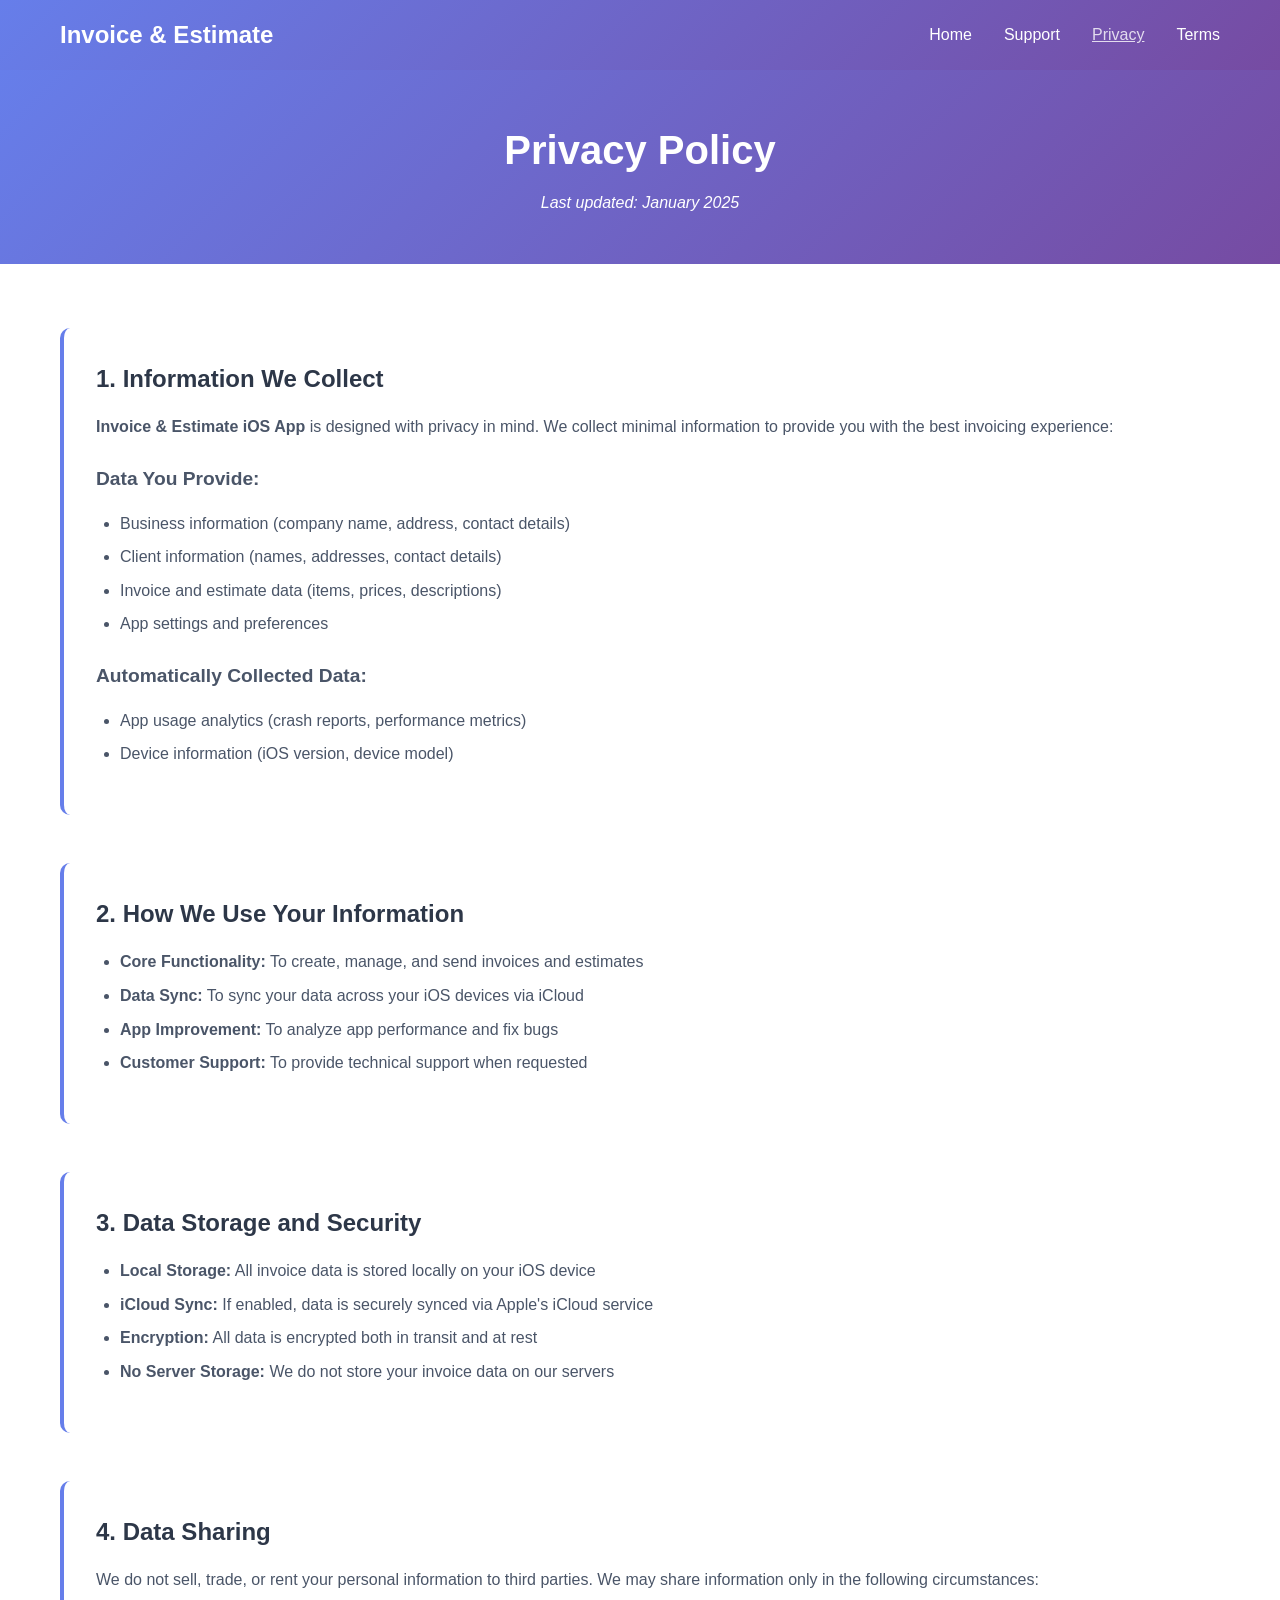
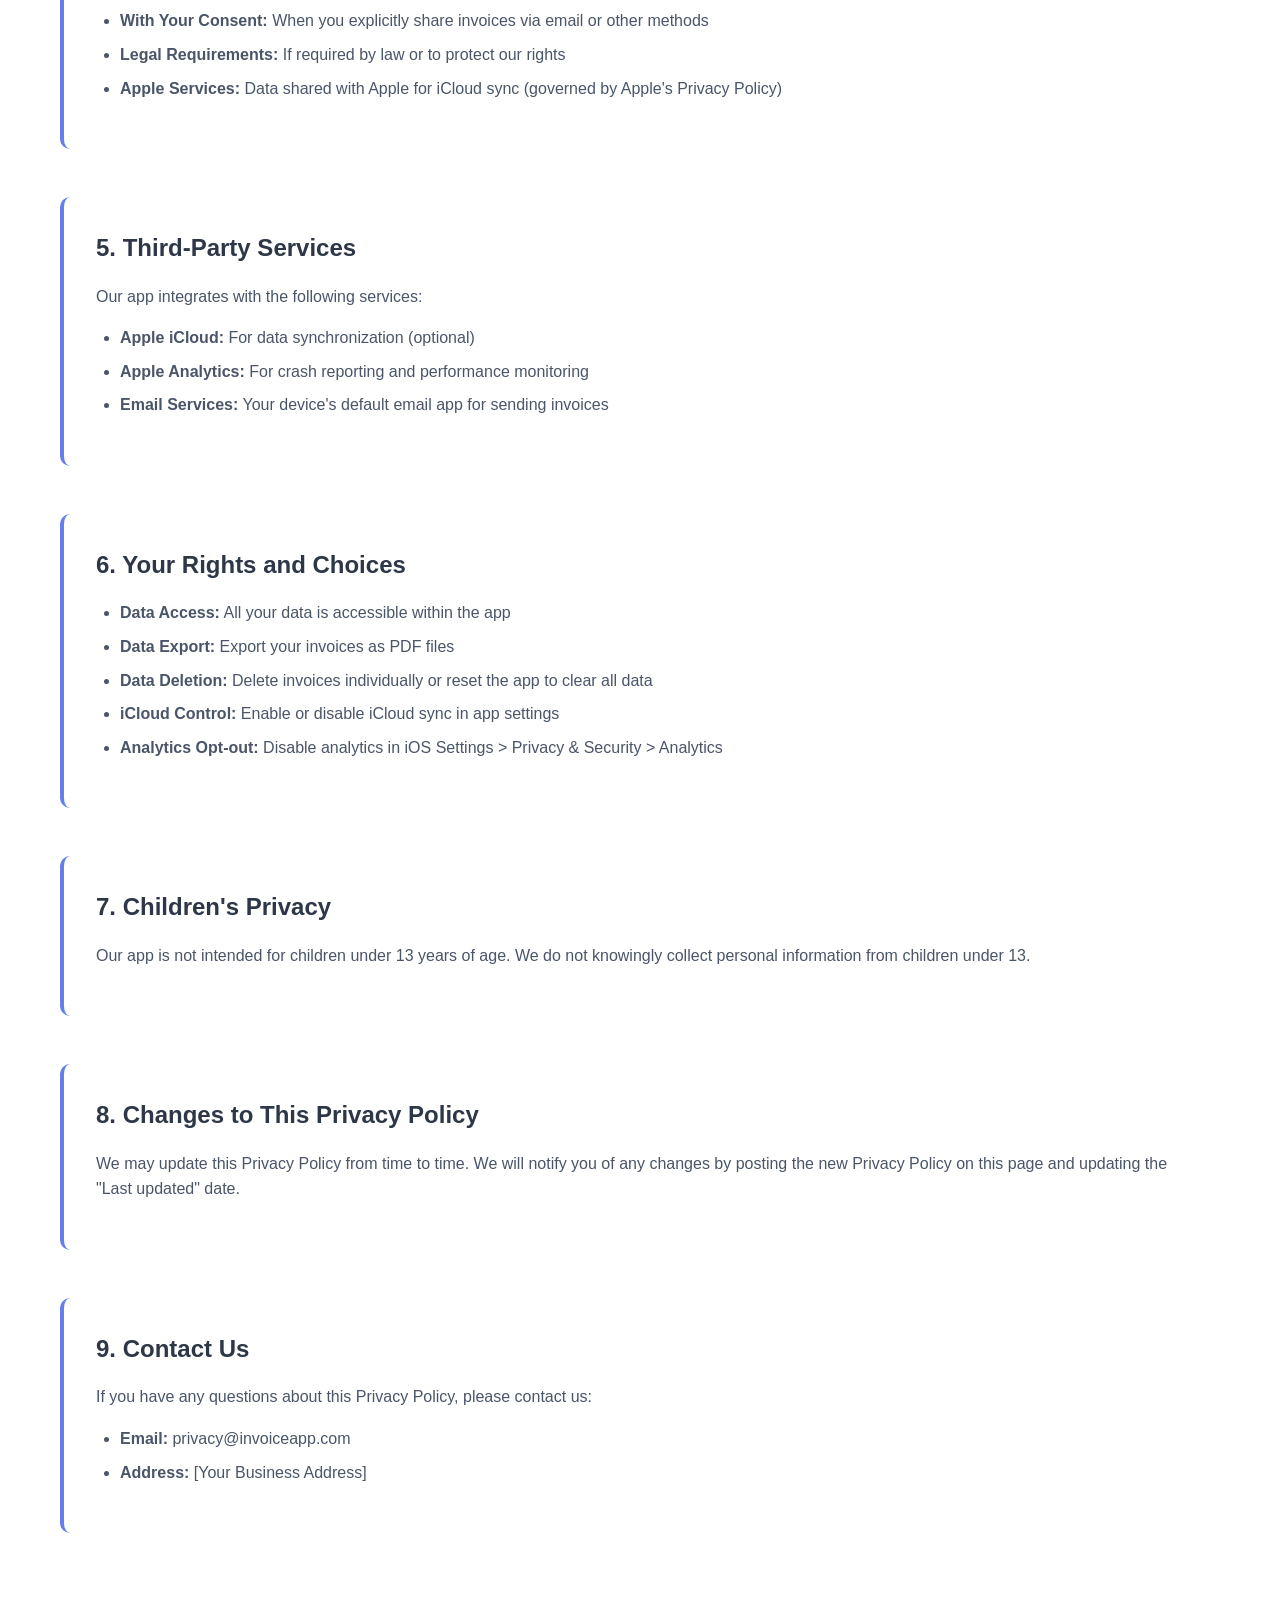
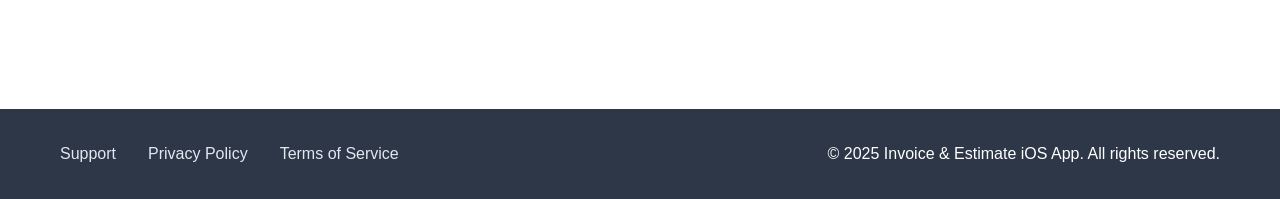
==== privacy-policy.html @ c196afa9 "Add complete iOS app support website with all required pages" ====
<!DOCTYPE html>
<html lang="en">
<head>
    <meta charset="UTF-8">
    <meta name="viewport" content="width=device-width, initial-scale=1.0">
    <title>Privacy Policy - Invoice & Estimate iOS App</title>
    <link rel="stylesheet" href="styles.css">
</head>
<body>
    <header>
        <nav>
            <div class="logo">
                <h1>Invoice & Estimate</h1>
            </div>
            <ul class="nav-links">
                <li><a href="index.html">Home</a></li>
                <li><a href="support.html">Support</a></li>
                <li><a href="privacy-policy.html" class="active">Privacy</a></li>
                <li><a href="terms-of-service.html">Terms</a></li>
            </ul>
        </nav>
    </header>

    <main>
        <section class="privacy-header">
            <div class="container">
                <h2>Privacy Policy</h2>
                <p><em>Last updated: January 2025</em></p>
            </div>
        </section>

        <section class="privacy-content">
            <div class="container">
                <div class="policy-section">
                    <h3>1. Information We Collect</h3>
                    <p><strong>Invoice & Estimate iOS App</strong> is designed with privacy in mind. We collect minimal information to provide you with the best invoicing experience:</p>
                    
                    <h4>Data You Provide:</h4>
                    <ul>
                        <li>Business information (company name, address, contact details)</li>
                        <li>Client information (names, addresses, contact details)</li>
                        <li>Invoice and estimate data (items, prices, descriptions)</li>
                        <li>App settings and preferences</li>
                    </ul>

                    <h4>Automatically Collected Data:</h4>
                    <ul>
                        <li>App usage analytics (crash reports, performance metrics)</li>
                        <li>Device information (iOS version, device model)</li>
                    </ul>
                </div>

                <div class="policy-section">
                    <h3>2. How We Use Your Information</h3>
                    <ul>
                        <li><strong>Core Functionality:</strong> To create, manage, and send invoices and estimates</li>
                        <li><strong>Data Sync:</strong> To sync your data across your iOS devices via iCloud</li>
                        <li><strong>App Improvement:</strong> To analyze app performance and fix bugs</li>
                        <li><strong>Customer Support:</strong> To provide technical support when requested</li>
                    </ul>
                </div>

                <div class="policy-section">
                    <h3>3. Data Storage and Security</h3>
                    <ul>
                        <li><strong>Local Storage:</strong> All invoice data is stored locally on your iOS device</li>
                        <li><strong>iCloud Sync:</strong> If enabled, data is securely synced via Apple's iCloud service</li>
                        <li><strong>Encryption:</strong> All data is encrypted both in transit and at rest</li>
                        <li><strong>No Server Storage:</strong> We do not store your invoice data on our servers</li>
                    </ul>
                </div>

                <div class="policy-section">
                    <h3>4. Data Sharing</h3>
                    <p>We do not sell, trade, or rent your personal information to third parties. We may share information only in the following circumstances:</p>
                    <ul>
                        <li><strong>With Your Consent:</strong> When you explicitly share invoices via email or other methods</li>
                        <li><strong>Legal Requirements:</strong> If required by law or to protect our rights</li>
                        <li><strong>Apple Services:</strong> Data shared with Apple for iCloud sync (governed by Apple's Privacy Policy)</li>
                    </ul>
                </div>

                <div class="policy-section">
                    <h3>5. Third-Party Services</h3>
                    <p>Our app integrates with the following services:</p>
                    <ul>
                        <li><strong>Apple iCloud:</strong> For data synchronization (optional)</li>
                        <li><strong>Apple Analytics:</strong> For crash reporting and performance monitoring</li>
                        <li><strong>Email Services:</strong> Your device's default email app for sending invoices</li>
                    </ul>
                </div>

                <div class="policy-section">
                    <h3>6. Your Rights and Choices</h3>
                    <ul>
                        <li><strong>Data Access:</strong> All your data is accessible within the app</li>
                        <li><strong>Data Export:</strong> Export your invoices as PDF files</li>
                        <li><strong>Data Deletion:</strong> Delete invoices individually or reset the app to clear all data</li>
                        <li><strong>iCloud Control:</strong> Enable or disable iCloud sync in app settings</li>
                        <li><strong>Analytics Opt-out:</strong> Disable analytics in iOS Settings > Privacy & Security > Analytics</li>
                    </ul>
                </div>

                <div class="policy-section">
                    <h3>7. Children's Privacy</h3>
                    <p>Our app is not intended for children under 13 years of age. We do not knowingly collect personal information from children under 13.</p>
                </div>

                <div class="policy-section">
                    <h3>8. Changes to This Privacy Policy</h3>
                    <p>We may update this Privacy Policy from time to time. We will notify you of any changes by posting the new Privacy Policy on this page and updating the "Last updated" date.</p>
                </div>

                <div class="policy-section">
                    <h3>9. Contact Us</h3>
                    <p>If you have any questions about this Privacy Policy, please contact us:</p>
                    <ul>
                        <li><strong>Email:</strong> privacy@invoiceapp.com</li>
                        <li><strong>Address:</strong> [Your Business Address]</li>
                    </ul>
                </div>
            </div>
        </section>
    </main>

    <footer>
        <div class="container">
            <div class="footer-content">
                <div class="footer-links">
                    <a href="support.html">Support</a>
                    <a href="privacy-policy.html">Privacy Policy</a>
                    <a href="terms-of-service.html">Terms of Service</a>
                </div>
                <p>&copy; 2025 Invoice & Estimate iOS App. All rights reserved.</p>
            </div>
        </div>
    </footer>
</body>
</html>
---- styles.css ----
/* Reset and Base Styles */
* {
    margin: 0;
    padding: 0;
    box-sizing: border-box;
}

body {
    font-family: -apple-system, BlinkMacSystemFont, 'Segoe UI', Roboto, Helvetica, Arial, sans-serif;
    line-height: 1.6;
    color: #333;
    background-color: #ffffff;
}

.container {
    max-width: 1200px;
    margin: 0 auto;
    padding: 0 20px;
}

/* Header Styles */
header {
    background: linear-gradient(135deg, #667eea 0%, #764ba2 100%);
    color: white;
    padding: 1rem 0;
    box-shadow: 0 2px 10px rgba(0,0,0,0.1);
}

nav {
    display: flex;
    justify-content: space-between;
    align-items: center;
    max-width: 1200px;
    margin: 0 auto;
    padding: 0 20px;
}

.logo h1 {
    font-size: 1.5rem;
    font-weight: 600;
}

.nav-links {
    display: flex;
    list-style: none;
    gap: 2rem;
}

.nav-links a {
    color: white;
    text-decoration: none;
    font-weight: 500;
    transition: opacity 0.3s ease;
}

.nav-links a:hover,
.nav-links a.active {
    opacity: 0.8;
    text-decoration: underline;
}

/* Hero Section */
.hero {
    background: linear-gradient(135deg, #f5f7fa 0%, #c3cfe2 100%);
    padding: 4rem 0;
    text-align: center;
}

.hero-content h2 {
    font-size: 2.5rem;
    margin-bottom: 1rem;
    color: #2d3748;
}

.hero-content p {
    font-size: 1.2rem;
    margin-bottom: 2rem;
    color: #4a5568;
    max-width: 600px;
    margin-left: auto;
    margin-right: auto;
}

.download-btn {
    display: inline-block;
    background: linear-gradient(135deg, #667eea 0%, #764ba2 100%);
    color: white;
    padding: 12px 30px;
    text-decoration: none;
    border-radius: 25px;
    font-weight: 600;
    transition: transform 0.3s ease;
}

.download-btn:hover {
    transform: translateY(-2px);
}

/* Features Section */
.features {
    padding: 4rem 0;
    background: white;
}

.features h3 {
    text-align: center;
    font-size: 2rem;
    margin-bottom: 3rem;
    color: #2d3748;
}

.features-grid {
    display: grid;
    grid-template-columns: repeat(auto-fit, minmax(250px, 1fr));
    gap: 2rem;
}

.feature {
    text-align: center;
    padding: 2rem;
    border-radius: 10px;
    background: #f8fafc;
    transition: transform 0.3s ease;
}

.feature:hover {
    transform: translateY(-5px);
}

.feature h4 {
    font-size: 1.3rem;
    margin-bottom: 1rem;
    color: #2d3748;
}

.feature p {
    color: #4a5568;
}

/* Support Section */
.support-section {
    background: linear-gradient(135deg, #f093fb 0%, #f5576c 100%);
    color: white;
    padding: 3rem 0;
    text-align: center;
}

.support-section h3 {
    font-size: 2rem;
    margin-bottom: 1rem;
}

.support-section p {
    font-size: 1.1rem;
    margin-bottom: 2rem;
}

.support-btn {
    display: inline-block;
    background: white;
    color: #f5576c;
    padding: 12px 30px;
    text-decoration: none;
    border-radius: 25px;
    font-weight: 600;
    transition: transform 0.3s ease;
}

.support-btn:hover {
    transform: translateY(-2px);
}

/* Support Page Styles */
.support-header {
    background: linear-gradient(135deg, #667eea 0%, #764ba2 100%);
    color: white;
    padding: 3rem 0;
    text-align: center;
}

.support-header h2 {
    font-size: 2.5rem;
    margin-bottom: 0.5rem;
}

.support-content {
    padding: 4rem 0;
}

.support-grid {
    display: grid;
    grid-template-columns: repeat(auto-fit, minmax(280px, 1fr));
    gap: 2rem;
    margin-bottom: 4rem;
}

.support-card {
    background: #f8fafc;
    padding: 2rem;
    border-radius: 10px;
    border-left: 4px solid #667eea;
}

.support-card h3 {
    color: #2d3748;
    margin-bottom: 1rem;
    font-size: 1.3rem;
}

.support-card ul {
    list-style: none;
}

.support-card li {
    padding: 0.5rem 0;
    color: #4a5568;
    border-bottom: 1px solid #e2e8f0;
}

.support-card li:last-child {
    border-bottom: none;
}

/* FAQ Section */
.faq-section {
    margin: 4rem 0;
}

.faq-section h3 {
    font-size: 2rem;
    margin-bottom: 2rem;
    color: #2d3748;
    text-align: center;
}

.faq-item {
    background: white;
    border: 1px solid #e2e8f0;
    border-radius: 8px;
    padding: 1.5rem;
    margin-bottom: 1rem;
}

.faq-item h4 {
    color: #2d3748;
    margin-bottom: 0.5rem;
    font-size: 1.1rem;
}

.faq-item p {
    color: #4a5568;
}

/* Contact Support */
.contact-support {
    background: linear-gradient(135deg, #f5f7fa 0%, #c3cfe2 100%);
    padding: 3rem;
    border-radius: 10px;
    text-align: center;
}

.contact-support h3 {
    color: #2d3748;
    margin-bottom: 1rem;
}

.contact-info {
    margin-top: 1.5rem;
}

.contact-info p {
    margin: 0.5rem 0;
    color: #4a5568;
}

/* Privacy and Terms Pages */
.privacy-header,
.terms-header {
    background: linear-gradient(135deg, #667eea 0%, #764ba2 100%);
    color: white;
    padding: 3rem 0;
    text-align: center;
}

.privacy-header h2,
.terms-header h2 {
    font-size: 2.5rem;
    margin-bottom: 0.5rem;
}

.privacy-content,
.terms-content {
    padding: 4rem 0;
}

.policy-section,
.terms-section {
    margin-bottom: 3rem;
    background: white;
    padding: 2rem;
    border-radius: 10px;
    border-left: 4px solid #667eea;
}

.policy-section h3,
.terms-section h3 {
    color: #2d3748;
    margin-bottom: 1rem;
    font-size: 1.5rem;
}

.policy-section h4,
.terms-section h4 {
    color: #4a5568;
    margin: 1.5rem 0 0.5rem 0;
    font-size: 1.2rem;
}

.policy-section ul,
.terms-section ul {
    margin: 1rem 0;
    padding-left: 1.5rem;
}

.policy-section li,
.terms-section li {
    margin: 0.5rem 0;
    color: #4a5568;
}

.policy-section p,
.terms-section p {
    margin: 1rem 0;
    color: #4a5568;
    line-height: 1.6;
}

/* Footer */
footer {
    background: #2d3748;
    color: white;
    padding: 2rem 0;
    margin-top: 4rem;
}

.footer-content {
    display: flex;
    justify-content: space-between;
    align-items: center;
    flex-wrap: wrap;
    gap: 1rem;
}

.footer-links {
    display: flex;
    gap: 2rem;
}

.footer-links a {
    color: #e2e8f0;
    text-decoration: none;
    transition: color 0.3s ease;
}

.footer-links a:hover {
    color: white;
}

/* Responsive Design */
@media (max-width: 768px) {
    .nav-links {
        gap: 1rem;
    }
    
    .hero-content h2 {
        font-size: 2rem;
    }
    
    .hero-content p {
        font-size: 1rem;
    }
    
    .features-grid {
        grid-template-columns: 1fr;
    }
    
    .support-grid {
        grid-template-columns: 1fr;
    }
    
    .footer-content {
        flex-direction: column;
        text-align: center;
    }
    
    .footer-links {
        flex-wrap: wrap;
        justify-content: center;
    }
}

@media (max-width: 480px) {
    .container {
        padding: 0 15px;
    }
    
    nav {
        padding: 0 15px;
    }
    
    .nav-links {
        gap: 0.5rem;
        font-size: 0.9rem;
    }
    
    .hero {
        padding: 2rem 0;
    }
    
    .hero-content h2 {
        font-size: 1.8rem;
    }
    
    .support-header h2,
    .privacy-header h2,
    .terms-header h2 {
        font-size: 2rem;
    }
}
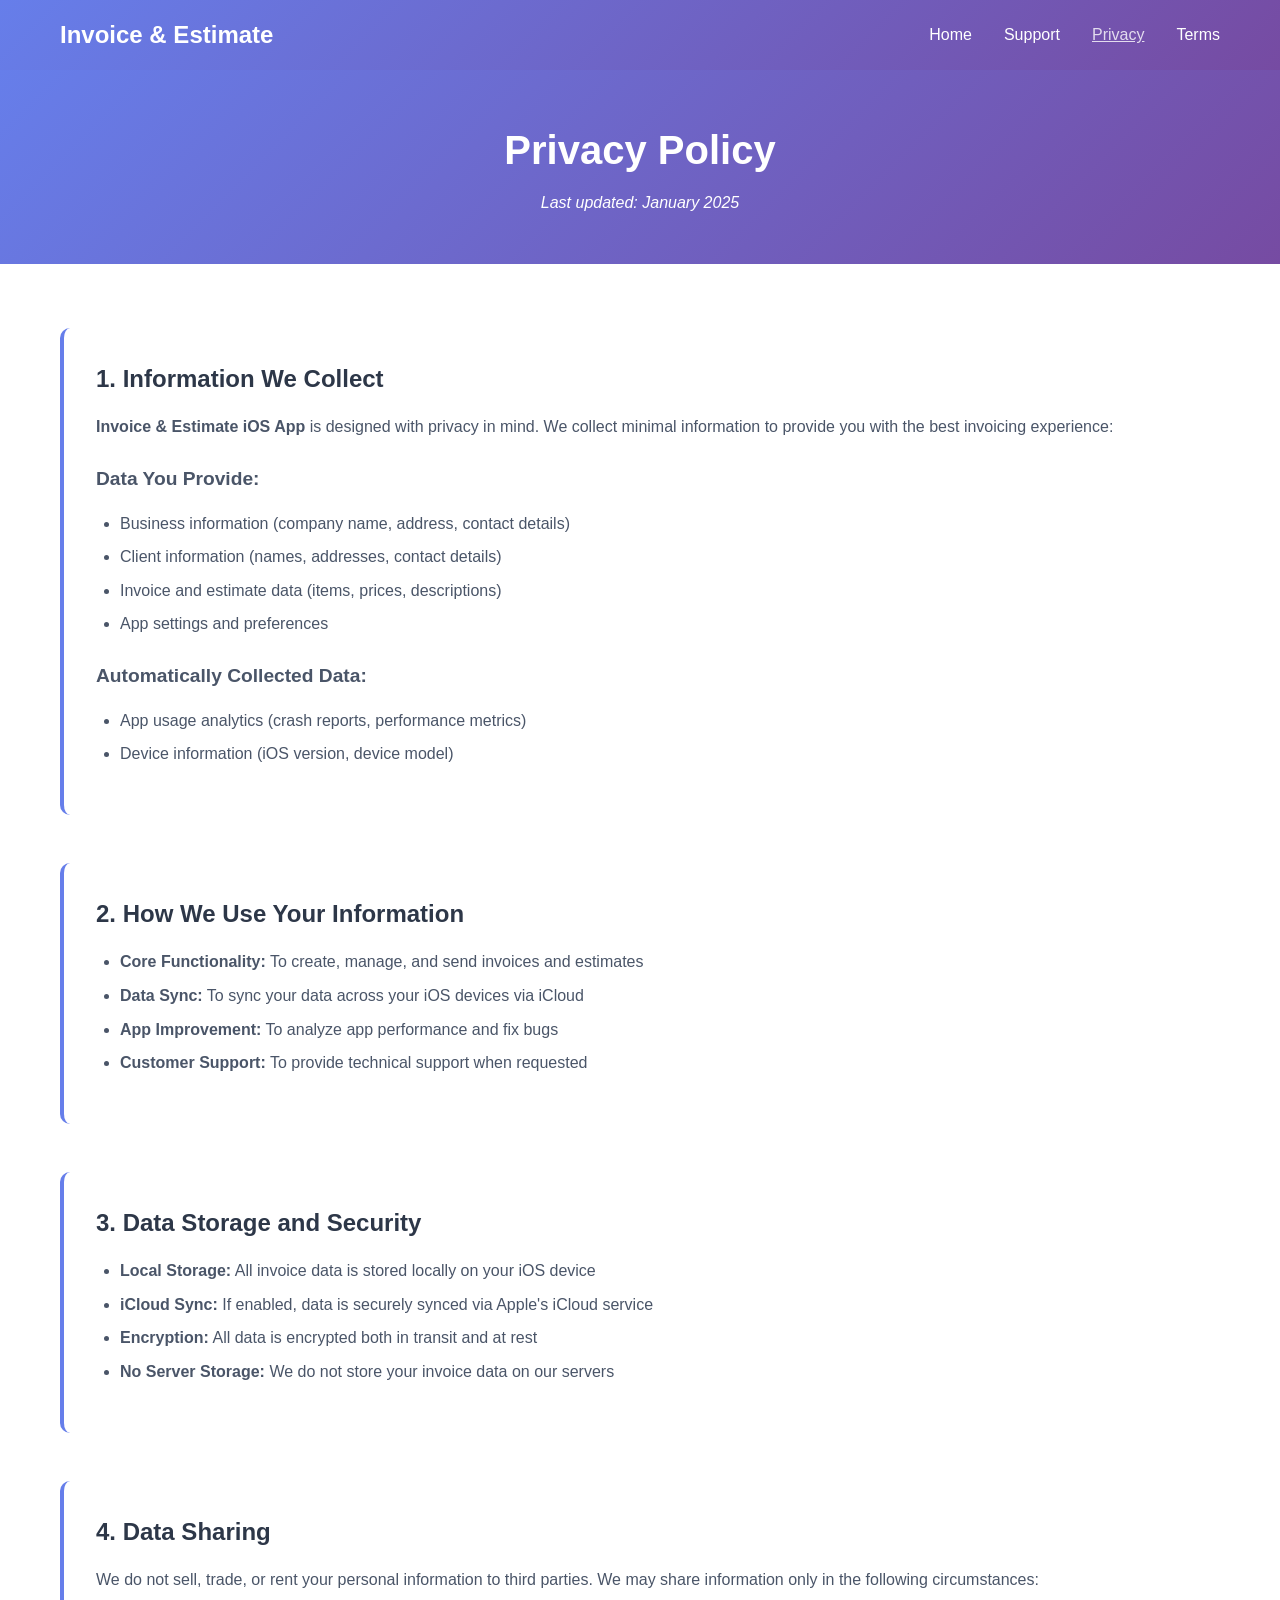
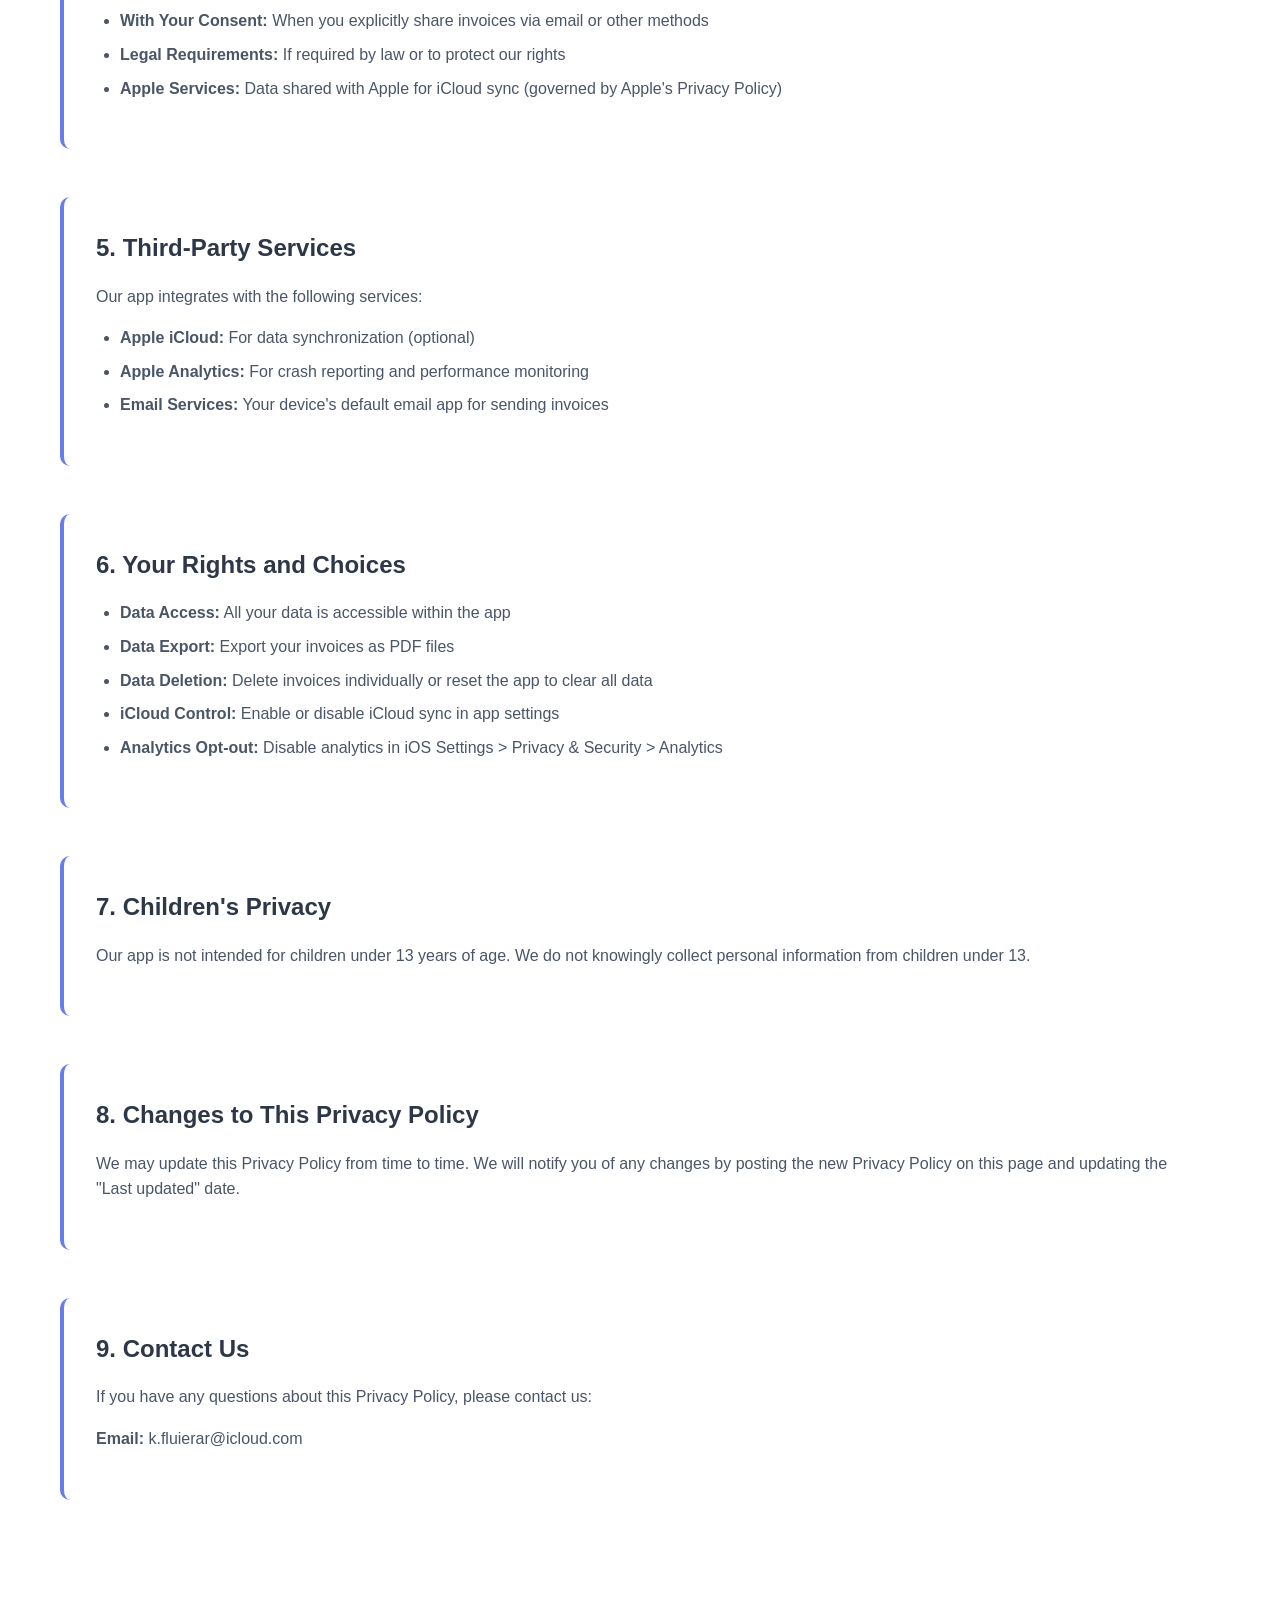
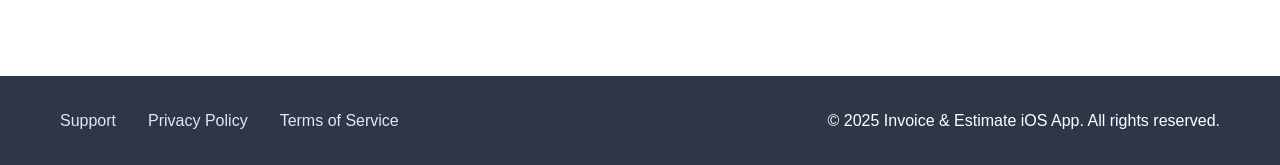
==== commit 507a8d5b: "Update contact email to k.fluierar@icloud.com" ====
--- a/privacy-policy.html
+++ b/privacy-policy.html
@@ -114,10 +114,7 @@
                 <div class="policy-section">
                     <h3>9. Contact Us</h3>
                     <p>If you have any questions about this Privacy Policy, please contact us:</p>
-                    <ul>
-                        <li><strong>Email:</strong> privacy@invoiceapp.com</li>
-                        <li><strong>Address:</strong> [Your Business Address]</li>
-                    </ul>
+                    <p><strong>Email:</strong> k.fluierar@icloud.com</p>
                 </div>
             </div>
         </section>
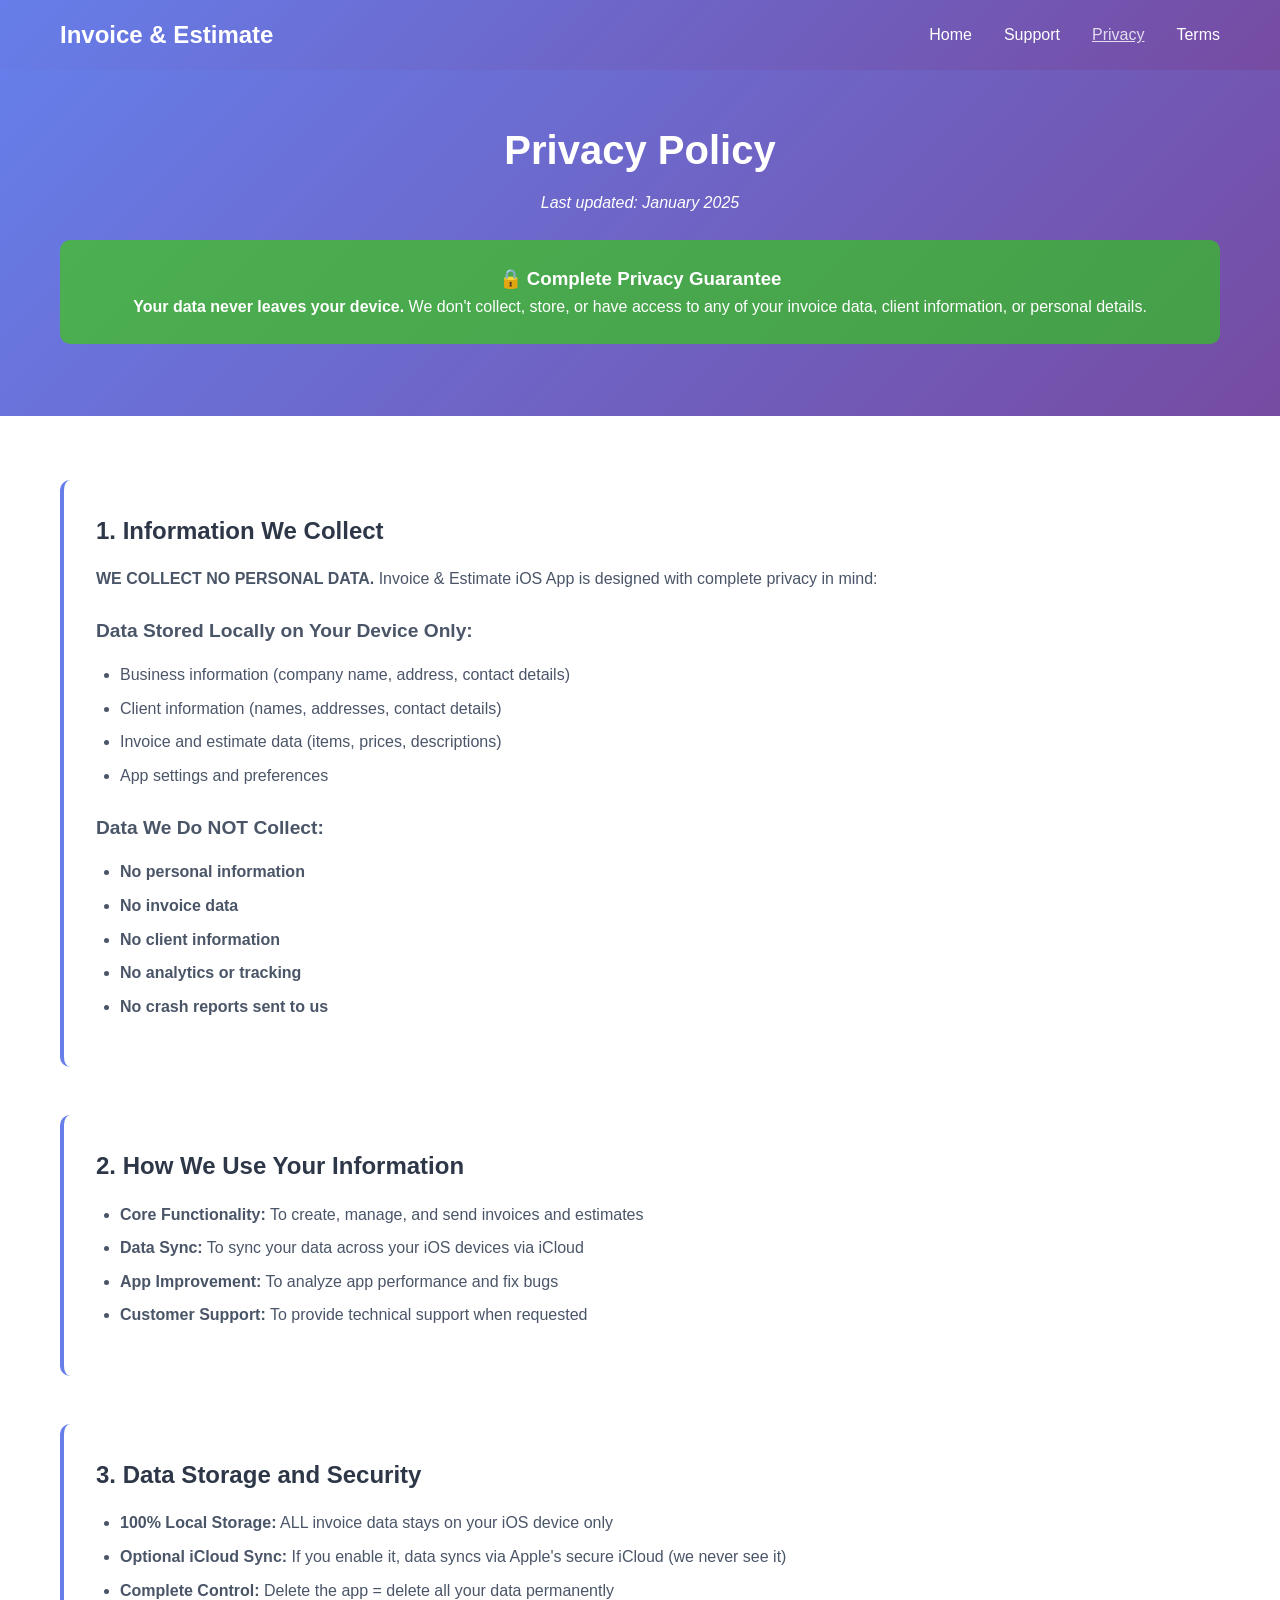
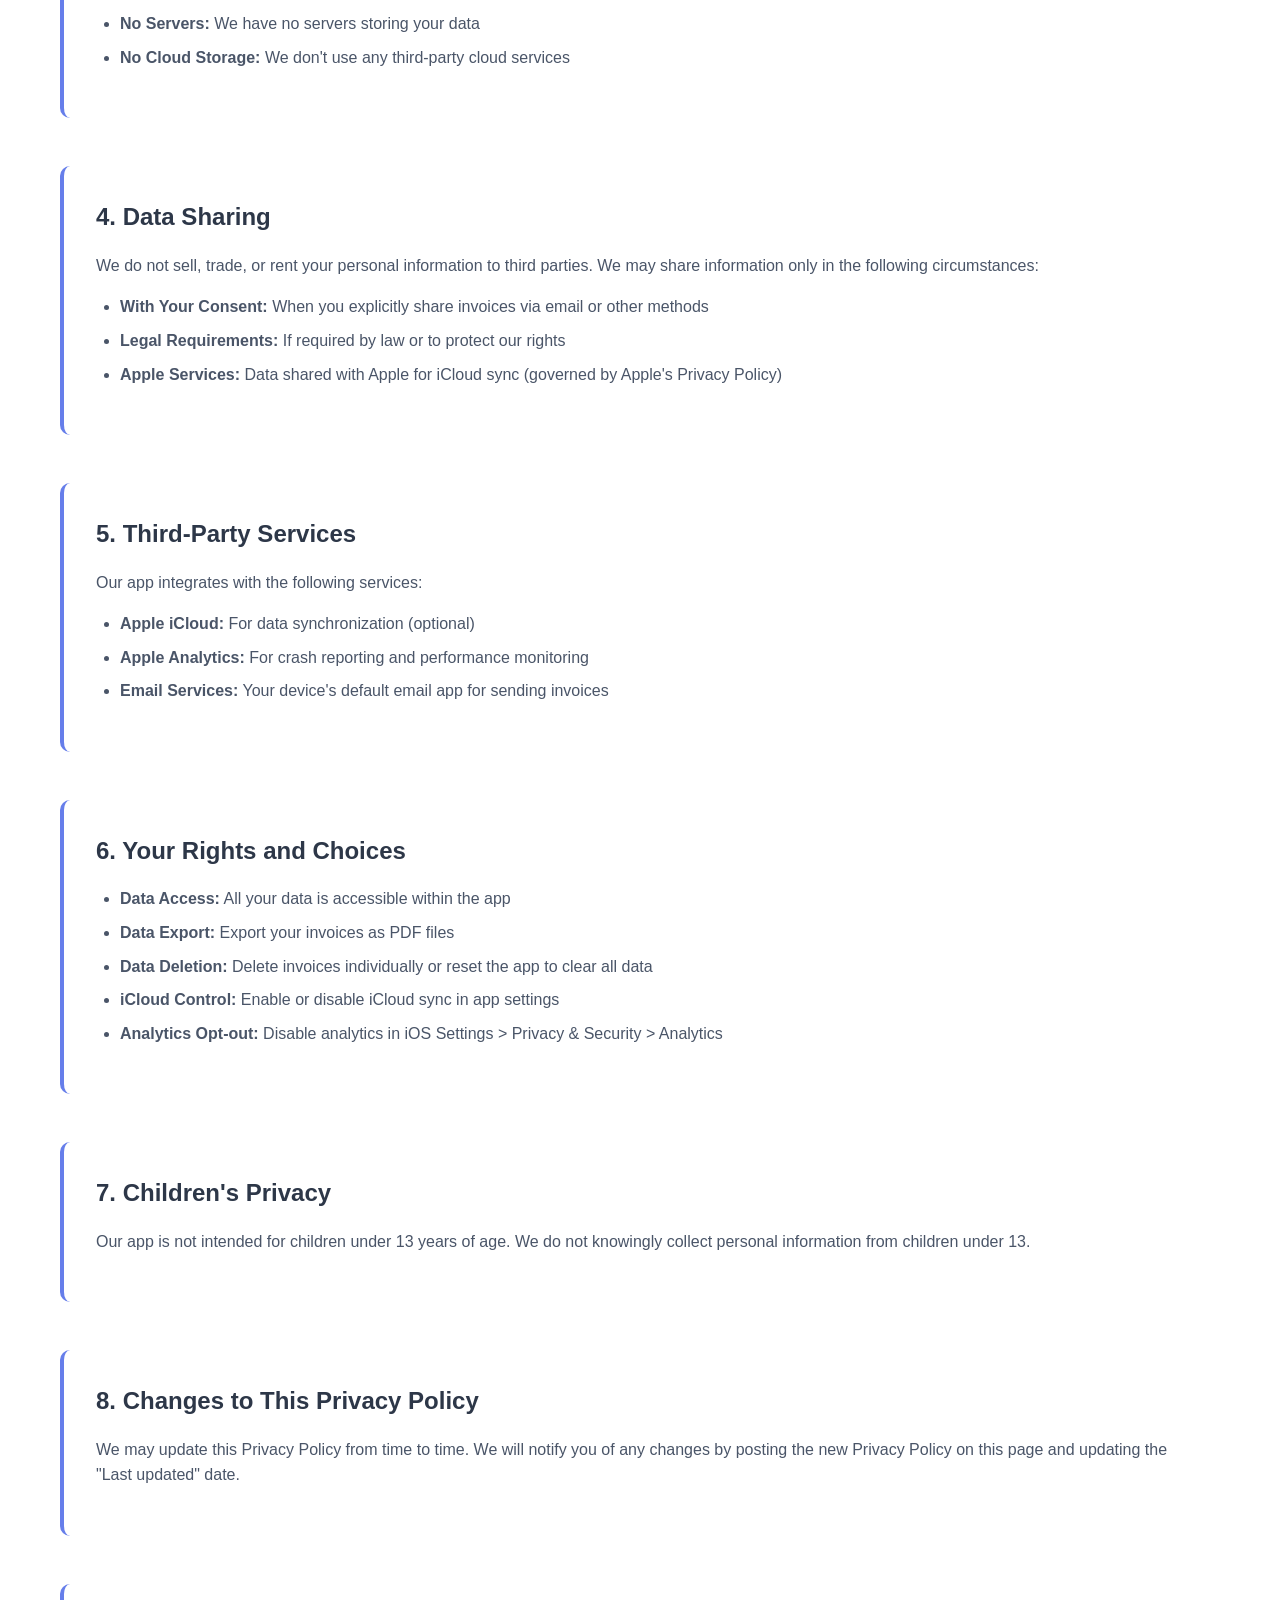
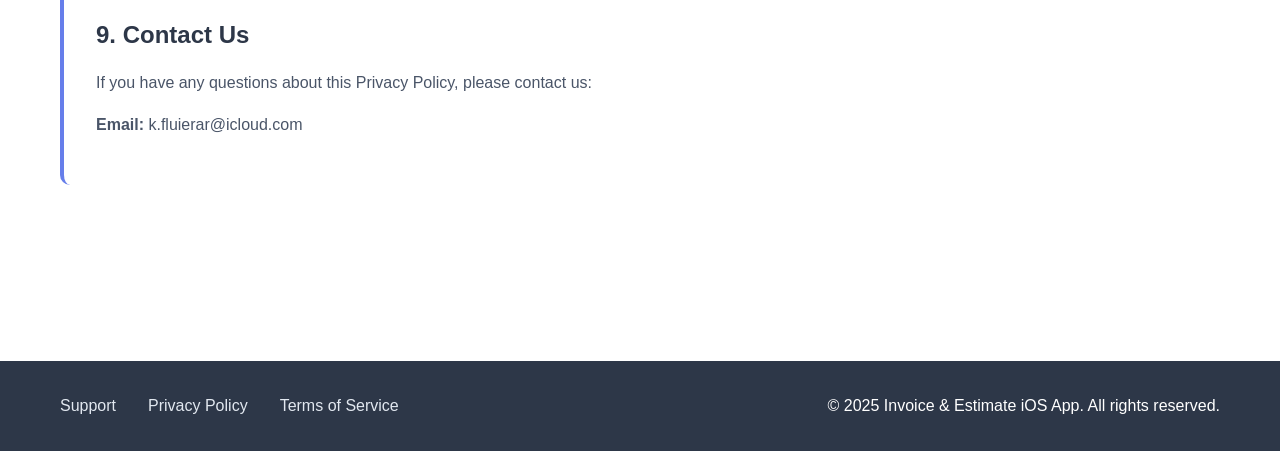
==== commit 91af5f0d: "Emphasize complete privacy: local storage only, no data collection + add App Store link" ====
--- a/privacy-policy.html
+++ b/privacy-policy.html
@@ -26,6 +26,10 @@
             <div class="container">
                 <h2>Privacy Policy</h2>
                 <p><em>Last updated: January 2025</em></p>
+                <div class="privacy-highlight">
+                    <h3>🔒 Complete Privacy Guarantee</h3>
+                    <p><strong>Your data never leaves your device.</strong> We don't collect, store, or have access to any of your invoice data, client information, or personal details.</p>
+                </div>
             </div>
         </section>
 
@@ -33,9 +37,9 @@
             <div class="container">
                 <div class="policy-section">
                     <h3>1. Information We Collect</h3>
-                    <p><strong>Invoice & Estimate iOS App</strong> is designed with privacy in mind. We collect minimal information to provide you with the best invoicing experience:</p>
+                    <p><strong>WE COLLECT NO PERSONAL DATA.</strong> Invoice & Estimate iOS App is designed with complete privacy in mind:</p>
                     
-                    <h4>Data You Provide:</h4>
+                    <h4>Data Stored Locally on Your Device Only:</h4>
                     <ul>
                         <li>Business information (company name, address, contact details)</li>
                         <li>Client information (names, addresses, contact details)</li>
@@ -43,10 +47,13 @@
                         <li>App settings and preferences</li>
                     </ul>
 
-                    <h4>Automatically Collected Data:</h4>
+                    <h4>Data We Do NOT Collect:</h4>
                     <ul>
-                        <li>App usage analytics (crash reports, performance metrics)</li>
-                        <li>Device information (iOS version, device model)</li>
+                        <li><strong>No personal information</strong></li>
+                        <li><strong>No invoice data</strong></li>
+                        <li><strong>No client information</strong></li>
+                        <li><strong>No analytics or tracking</strong></li>
+                        <li><strong>No crash reports sent to us</strong></li>
                     </ul>
                 </div>
 
@@ -63,10 +70,11 @@
                 <div class="policy-section">
                     <h3>3. Data Storage and Security</h3>
                     <ul>
-                        <li><strong>Local Storage:</strong> All invoice data is stored locally on your iOS device</li>
-                        <li><strong>iCloud Sync:</strong> If enabled, data is securely synced via Apple's iCloud service</li>
-                        <li><strong>Encryption:</strong> All data is encrypted both in transit and at rest</li>
-                        <li><strong>No Server Storage:</strong> We do not store your invoice data on our servers</li>
+                        <li><strong>100% Local Storage:</strong> ALL invoice data stays on your iOS device only</li>
+                        <li><strong>Optional iCloud Sync:</strong> If you enable it, data syncs via Apple's secure iCloud (we never see it)</li>
+                        <li><strong>Complete Control:</strong> Delete the app = delete all your data permanently</li>
+                        <li><strong>No Servers:</strong> We have no servers storing your data</li>
+                        <li><strong>No Cloud Storage:</strong> We don't use any third-party cloud services</li>
                     </ul>
                 </div>
 
--- a/styles.css
+++ b/styles.css
@@ -170,6 +170,24 @@
     transform: translateY(-2px);
 }
 
+/* Privacy Highlights */
+.privacy-highlight {
+    background: linear-gradient(135deg, #4CAF50 0%, #45a049 100%);
+    color: white;
+    padding: 1.5rem;
+    border-radius: 10px;
+    margin: 1.5rem 0;
+    text-align: center;
+}
+
+.privacy-notice {
+    background: #e8f5e8;
+    border-left: 4px solid #4CAF50;
+    padding: 1rem;
+    margin: 1.5rem 0;
+    border-radius: 5px;
+}
+
 /* Support Page Styles */
 .support-header {
     background: linear-gradient(135deg, #667eea 0%, #764ba2 100%);
